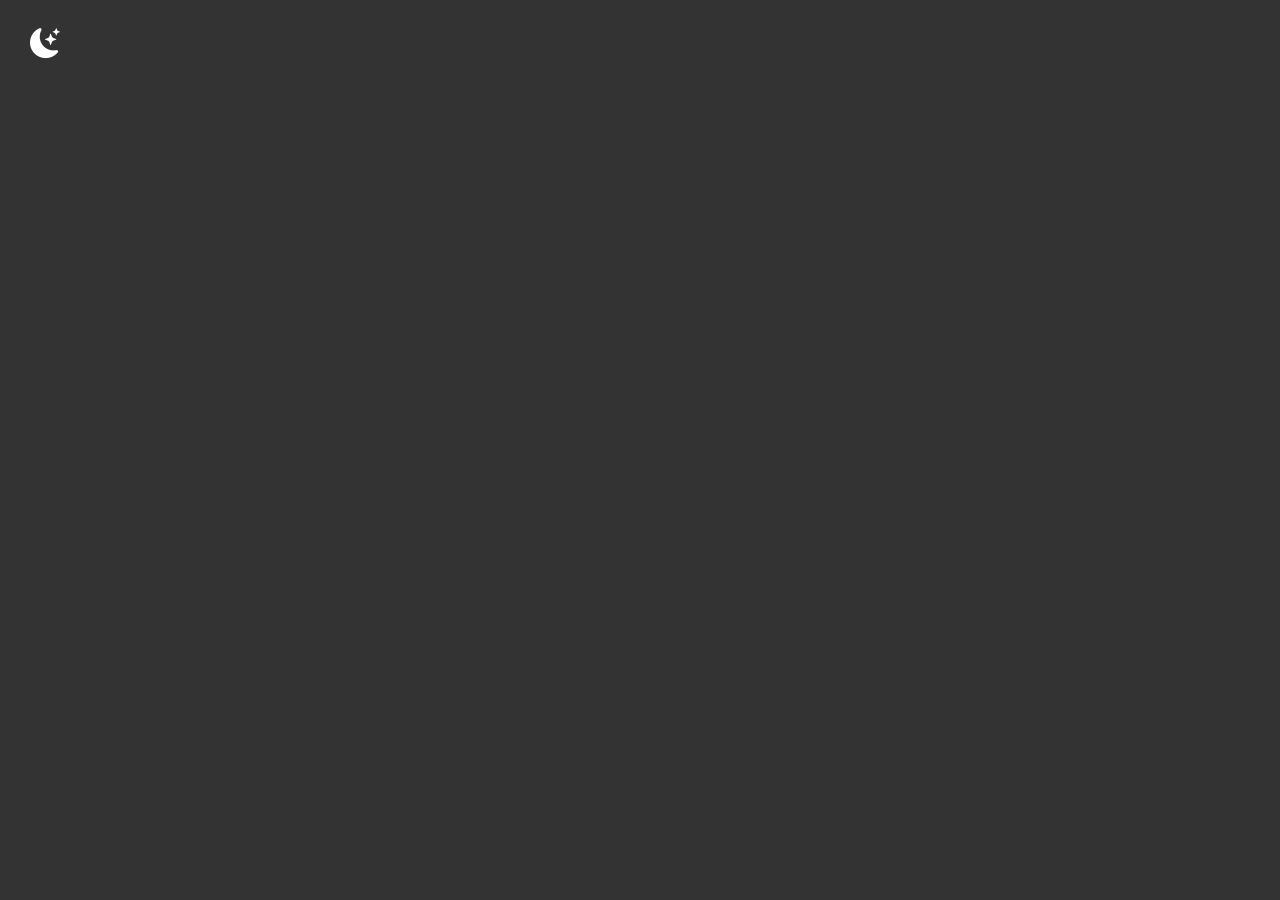
==== index.html @ fa8e9e0e "Inciei o Btn de Tema e fiz alterações no README" ====
<!DOCTYPE html>
<html lang="pt-br">
<head>
    <meta charset="UTF-8">
    <meta name="viewport" content="width=device-width, initial-scale=1.0">
    <title>ERP</title>

    <!-- Estilização -->
     <link rel="stylesheet" href="css/style.css">

     <!-- Bootstrap Icons -->
      <link rel="stylesheet" href="https://cdn.jsdelivr.net/npm/bootstrap-icons@1.13.1/font/bootstrap-icons.min.css">

    <!-- Fonte Usada (Diretamente do Google Fonts)  -->
    <link rel="preconnect" href="https://fonts.googleapis.com">
    <link rel="preconnect" href="https://fonts.gstatic.com" crossorigin>
    <link href="https://fonts.googleapis.com/css2?family=Geologica:wght@100..900&display=swap" rel="stylesheet">

</head>
<body>
    <button onclick="mudarTema()" id="temaSelecionado" class="temaNoturno">
        <i class="bi bi-moon-stars-fill"></i>
    </button>

    <!-- JS -->
    <script src="scripts/script.js"></script>
</body>
</html>
---- css/style.css ----
/* Reset e Definições Globais */
*{
    margin: 0;
    padding: 0;
    top: 0;
    left: 0;

    /* Fonte Usada */
    font-family: "Geologica", sans-serif;

    box-sizing: border-box;
}
/* Variaveis */
:root{
    --cor1: #2E2E2E;
    --cor2: #6E6E6E;
    --cor3: #A23E2E;
    --cor4: #D9C7A3;
    --corFundoTeste: #333;

    --corBtn: #FFF;

    --corBordaBtn: #FFF;
    
    --arredondamentoCaixaGrande: 40px;
    --arredondamentoInputBtns: 15px;

    --bordaBtns: 2px solid var(--corBordaBtn);
}

body{
    height: 100vh;
    width: 100%;
    background: var(--corFundoTeste);
}

/* Botão de Mudar tema */
#temaSelecionado{
    position: fixed;
    font-size: 30px;
    top: 15px;
    left: 15px;
    border-radius: 50%;
    padding: 10px 15px;
    cursor: pointer;
    color: var(--corBtn);
    border: none;
    outline: none;
    background: none;

    &:hover{
        scale: 1.2;
        background: rgba(0,0,0,0.2);
    }
}
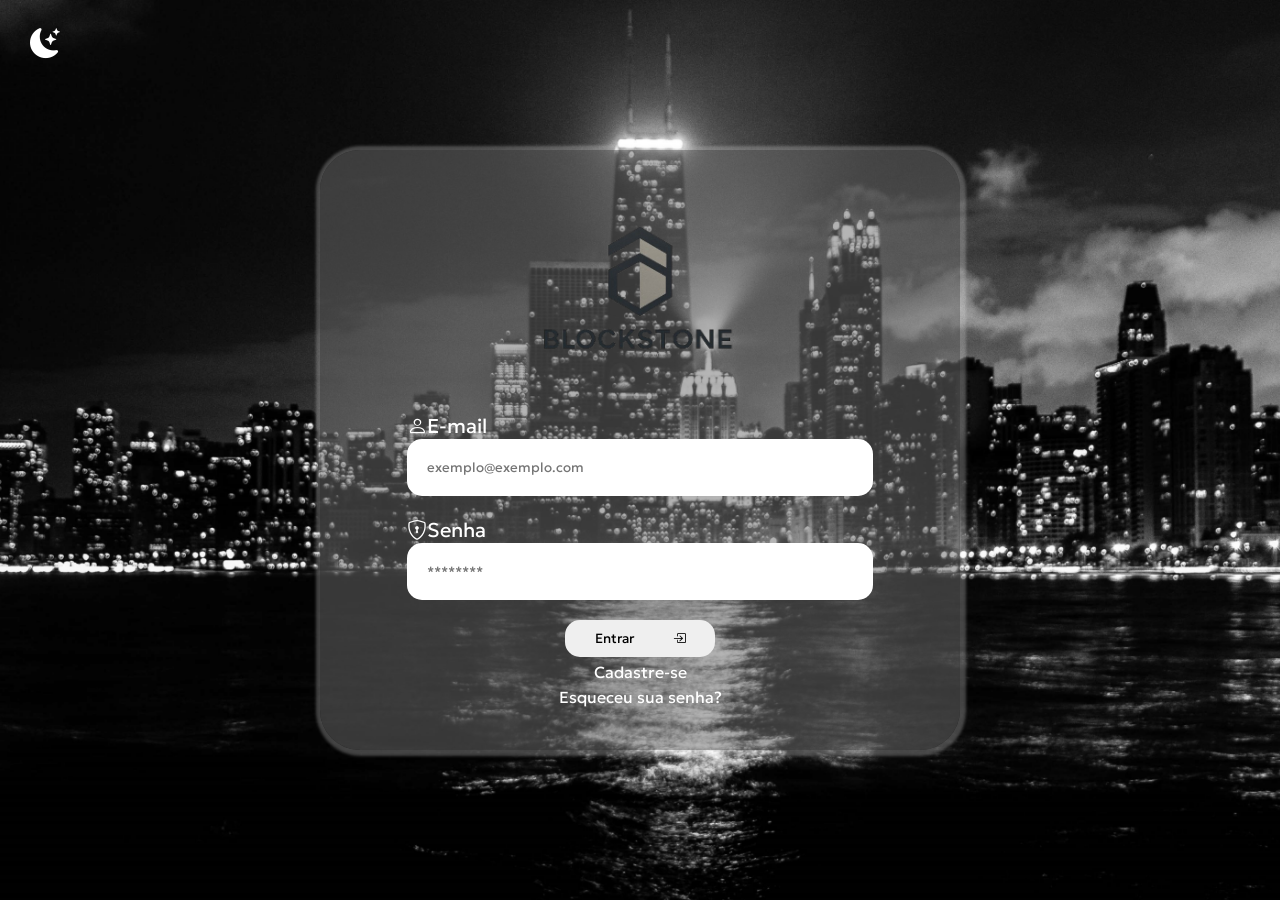
==== commit ba56def4: "Tela Login (Metade Talvez)" ====
--- a/index.html
+++ b/index.html
@@ -1,28 +1,56 @@
 <!DOCTYPE html>
 <html lang="pt-br">
+
 <head>
     <meta charset="UTF-8">
     <meta name="viewport" content="width=device-width, initial-scale=1.0">
     <title>ERP</title>
 
     <!-- Estilização -->
-     <link rel="stylesheet" href="css/style.css">
+    <link rel="stylesheet" href="css/style.css">
 
-     <!-- Bootstrap Icons -->
-      <link rel="stylesheet" href="https://cdn.jsdelivr.net/npm/bootstrap-icons@1.13.1/font/bootstrap-icons.min.css">
+    <!-- Bootstrap Icons -->
+    <link rel="stylesheet" href="https://cdn.jsdelivr.net/npm/bootstrap-icons@1.13.1/font/bootstrap-icons.min.css">
 
     <!-- Fonte Usada (Diretamente do Google Fonts)  -->
     <link rel="preconnect" href="https://fonts.googleapis.com">
     <link rel="preconnect" href="https://fonts.gstatic.com" crossorigin>
     <link href="https://fonts.googleapis.com/css2?family=Geologica:wght@100..900&display=swap" rel="stylesheet">
 
+    <!-- Icone da Página -->
+    <link rel="shortcut icon" href="assets/imgs/logo.png" type="image/x-icon">
 </head>
+
 <body>
     <button onclick="mudarTema()" id="temaSelecionado" class="temaNoturno">
         <i class="bi bi-moon-stars-fill"></i>
     </button>
-
+    <main class="caixa-main-login">
+        <form action="" class="caixa-form-login">
+            <img src="assets/imgs/logo.png" alt="Logo">
+            <div class="caixa-div-login">
+                <div class="caixa-input-login">
+                    <label for="email"><i class="bi bi-person"></i>E-mail</label>
+                    <input type="email" id="email" placeholder="exemplo@exemplo.com">
+                </div>
+                <div class="caixa-input-login">
+                    <label for="senha"><i class="bi bi-shield-lock"></i>Senha</label>
+                    <input type="password" id="senha" placeholder="********">
+                </div>
+            </div>
+            <div class="caixa-btn-login">
+                <button type="submit">Entrar<i class="bi bi-box-arrow-in-right"></i></button>
+                <div class="caixa-opcoes-btn-login">
+                    <a href="">Cadastre-se</a>
+                </div>
+                <div class="caixa-opcoes-btn-login">
+                    <a href="">Esqueceu sua senha?</a>
+                </div>
+            </div>
+        </form>
+    </main>
     <!-- JS -->
     <script src="scripts/script.js"></script>
 </body>
+
 </html>
--- a/css/style.css
+++ b/css/style.css
@@ -1,5 +1,5 @@
 /* Reset e Definições Globais */
-*{
+* {
     margin: 0;
     padding: 0;
     top: 0;
@@ -7,35 +7,39 @@
 
     /* Fonte Usada */
     font-family: "Geologica", sans-serif;
-
+    outline: none;
     box-sizing: border-box;
 }
+
 /* Variaveis */
-:root{
+:root {
     --cor1: #2E2E2E;
     --cor2: #6E6E6E;
     --cor3: #A23E2E;
     --cor4: #D9C7A3;
     --corFundoTeste: #333;
 
+    --corFundoLogin: rgba(110, 110, 110, 0.5);
+
     --corBtn: #FFF;
 
     --corBordaBtn: #FFF;
-    
+
     --arredondamentoCaixaGrande: 40px;
     --arredondamentoInputBtns: 15px;
 
     --bordaBtns: 2px solid var(--corBordaBtn);
+
+    --sombra: 1px 1px 3px 5px rgba(255, 255, 255, 0.25);
 }
 
-body{
+body {
     height: 100vh;
     width: 100%;
-    background: var(--corFundoTeste);
 }
 
 /* Botão de Mudar tema */
-#temaSelecionado{
+#temaSelecionado {
     position: fixed;
     font-size: 30px;
     top: 15px;
@@ -48,8 +52,106 @@
     outline: none;
     background: none;
 
-    &:hover{
+    &:hover {
         scale: 1.2;
-        background: rgba(0,0,0,0.2);
+        background: rgba(0, 0, 0, 0.2);
     }
 }
+
+/* Praticamente virou o Body mas tem um motivo espécifico */
+.caixa-main-login {
+    width: 100%;
+    height: 100%;
+    display: flex;
+    align-items: center;
+    justify-content: center;
+    background: url('../assets/imgs/teste.png');
+    background-size: cover;
+    background-position: center;
+}
+
+/* Caixa de Login */
+.caixa-form-login {
+    width: 50%;
+    max-width: 750px;
+    padding-bottom: 20px;
+    height: 600px;
+    background: var(--corFundoLogin);
+    border-radius: var(--arredondamentoCaixaGrande);
+    box-shadow: var(--sombra);
+    display: flex;
+    flex-direction: column;
+    align-items: center;
+    justify-content: center;
+}
+
+/* Logo da Empresa */
+.caixa-form-login img {
+    width: 240px;
+}
+
+/* Essa aqui é auxiliar para caixa-input */
+.caixa-div-login {
+    display: flex;
+    flex-direction: column;
+    justify-content: center;
+    align-items: center;
+    width: 90%;
+    gap: 21px;
+}
+
+/* Div feita exclusivamente para os inputs */
+.caixa-input-login{
+    width: 90%;
+    display: flex;
+    align-items: center;
+    justify-content: center;
+    flex-direction: column;
+    margin: 0 auto;
+}
+
+/* Input */
+.caixa-input-login input {
+    width: 90%;
+    max-width: 742px;
+    max-height: 80px;
+    padding: 20px;
+    border-radius: var(--arredondamentoInputBtns);
+    border: none;
+}
+
+/* Label */
+.caixa-input-login label {
+    display: block;
+    width: 90%;
+    font-size: 20px;
+    color: #FFF;
+}
+
+/* Div exclusiva para botões e links */
+.caixa-btn-login{
+    display: flex;
+    flex-direction: column;
+    align-items: center;
+    justify-content: center;
+    gap: 5px;
+}
+
+/* Botão */
+.caixa-btn-login button{
+    margin-top: 20px;
+    padding: 10px;
+    border-radius: var(--arredondamentoInputBtns);
+    border: none;
+    display: flex;
+    justify-content: space-around;
+    align-items: center;
+    width: 150px;
+    cursor: pointer;
+}
+
+/* "Links" */
+.caixa-btn-login a{
+    color: #FFF;
+    text-decoration: none;
+}
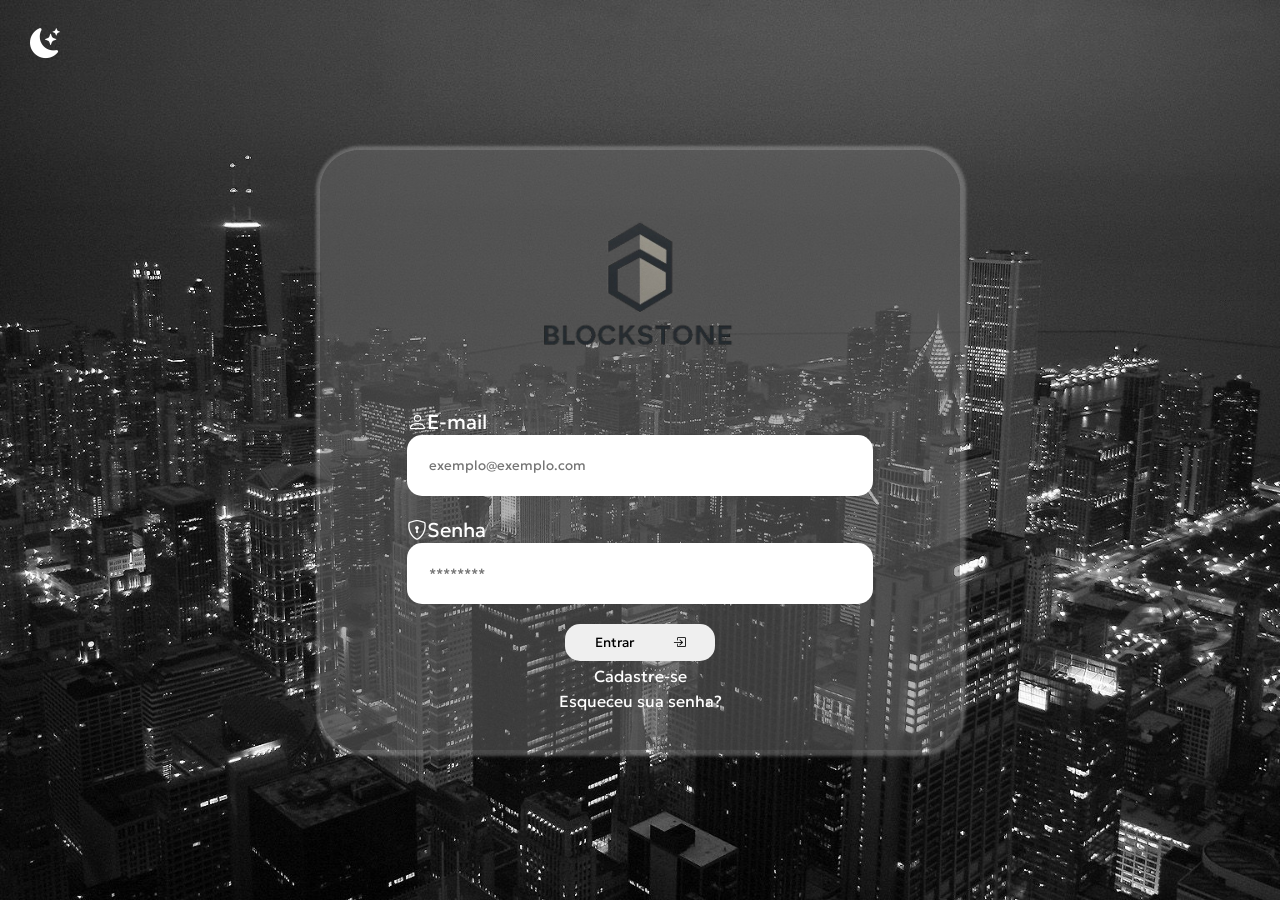
==== commit f03f30f1: "Teste de animações" ====
--- a/index.html
+++ b/index.html
@@ -49,6 +49,12 @@
             </div>
         </form>
     </main>
+    <section class="caixa-principal">
+        <div class="">
+
+        </div>
+
+    </section>
     <!-- JS -->
     <script src="scripts/script.js"></script>
 </body>
--- a/css/style.css
+++ b/css/style.css
@@ -9,6 +9,9 @@
     font-family: "Geologica", sans-serif;
     outline: none;
     box-sizing: border-box;
+
+    transition: 0.5s all;
+    scroll-behavior: smooth;
 }
 
 /* Variaveis */
@@ -31,6 +34,9 @@
     --bordaBtns: 2px solid var(--corBordaBtn);
 
     --sombra: 1px 1px 3px 5px rgba(255, 255, 255, 0.25);
+    --sombra2: 1px 1px 2px 3px rgba(0, 101, 252, 0.25);
+
+    --fundoimg: url('../assets/imgs/teste.jpg');
 }
 
 body {
@@ -65,7 +71,7 @@
     display: flex;
     align-items: center;
     justify-content: center;
-    background: url('../assets/imgs/teste.png');
+    background: var(--fundoimg);
     background-size: cover;
     background-position: center;
 }
@@ -83,8 +89,25 @@
     flex-direction: column;
     align-items: center;
     justify-content: center;
-}
-
+    animation: animacaocaixa 5s infinite linear ;
+}
+@keyframes animacaocaixa {
+    0%{
+        box-shadow: 1px 1px 2px 3px rgba(0, 101, 252, 0.25);
+    }
+    25%{
+        box-shadow: 1px 1px 2px 3px rgba(0, 101, 252, 0.5);
+    }
+    50%{
+        box-shadow: 1px 1px 2px 3px rgba(0, 101, 252, 0.75);
+    }
+    75%{
+        box-shadow: 1px 1px 2px 3px rgba(0, 101, 252, 0.25);
+    }
+    100%{
+        box-shadow: 1px 1px 2px 3px rgba(0, 101, 252, 0.5);
+    }
+}
 /* Logo da Empresa */
 .caixa-form-login img {
     width: 240px;
@@ -117,9 +140,36 @@
     max-height: 80px;
     padding: 20px;
     border-radius: var(--arredondamentoInputBtns);
-    border: none;
-}
-
+    border: 2px solid transparent;
+    animation: animacaoinput 5s infinite linear;
+
+    &:focus{
+        box-shadow: 1px 1px 2px 3px rgba(0, 101, 252, 0.25); ;
+        border: 2px solid rgb(0, 101, 252);
+    }
+}
+@keyframes animacaoinput {
+    0%{
+        border-color: rgb(40, 124, 252);
+        box-shadow: 1px 1px 2px 3px rgba(0, 101, 252, 0.25);
+    }
+    25%{
+        border-color: rgb(60, 137, 253);
+        box-shadow: 1px 1px 2px 3px rgba(0, 101, 252, 0.5);
+    }
+    50%{
+        border-color: rgb(94, 157, 253);
+        box-shadow: 1px 1px 2px 3px rgba(0, 101, 252, 0.75);
+    }
+    75%{
+        box-shadow: 1px 1px 2px 3px rgba(0, 101, 252, 0.25);
+        border-color: rgb(60, 137, 253);
+    }
+    100%{
+        border-color: rgb(40, 124, 252);
+        box-shadow: 1px 1px 2px 3px rgba(0, 101, 252, 0.5);
+    }
+}
 /* Label */
 .caixa-input-login label {
     display: block;
@@ -148,10 +198,21 @@
     align-items: center;
     width: 150px;
     cursor: pointer;
+
+    &:hover{
+        background: rgb(0, 101, 252);
+        color: #FFF;
+    }
 }
 
 /* "Links" */
 .caixa-btn-login a{
     color: #FFF;
     text-decoration: none;
-}+
+    &:hover{
+        text-decoration: underline;
+        text-decoration-color: rgb(0, 101, 252);
+    }
+}
+
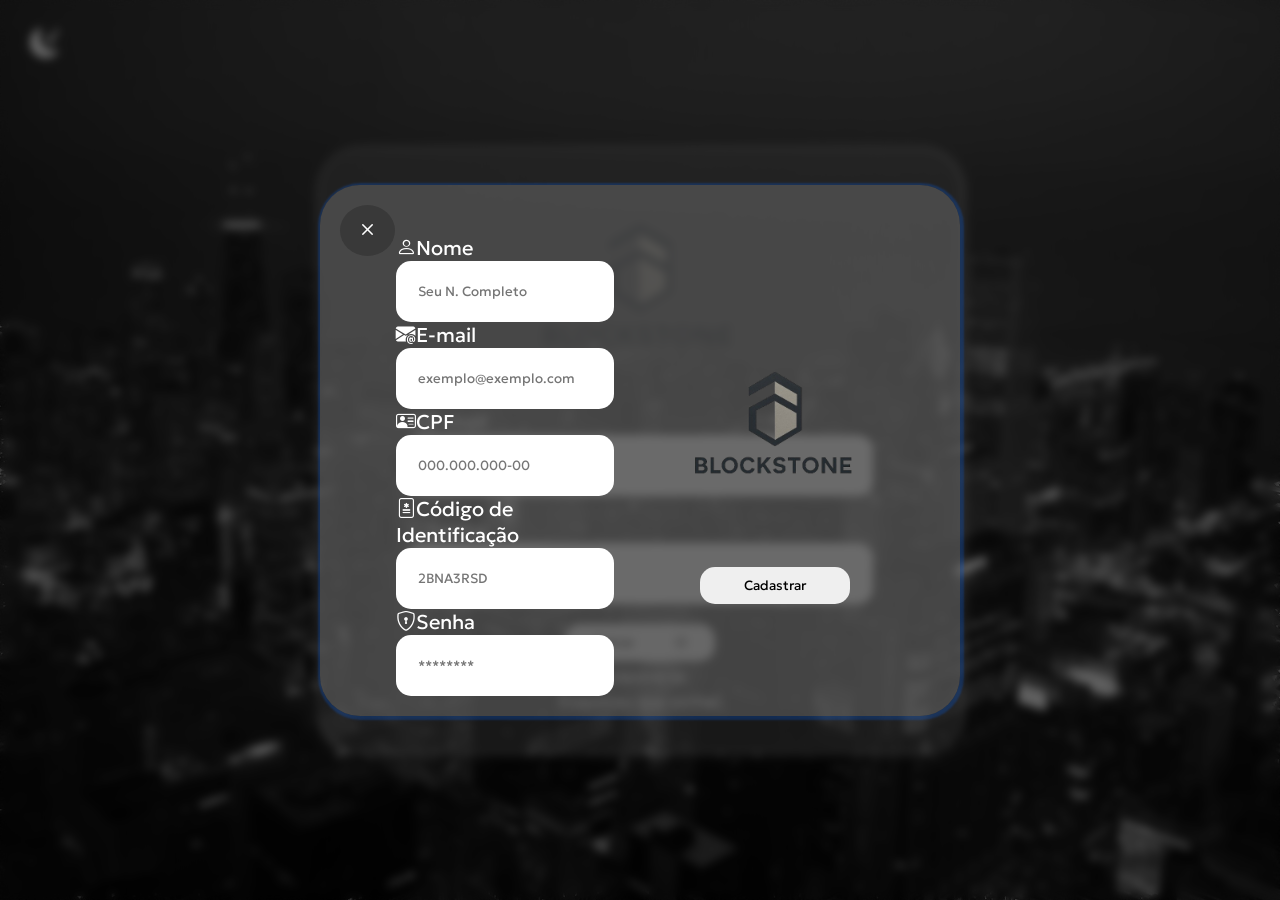
==== commit 50624abf: "Modais Prontas" ====
--- a/index.html
+++ b/index.html
@@ -41,20 +41,77 @@
             <div class="caixa-btn-login">
                 <button type="submit">Entrar<i class="bi bi-box-arrow-in-right"></i></button>
                 <div class="caixa-opcoes-btn-login">
-                    <a href="">Cadastre-se</a>
+                    <a href="#" onclick="showCadastro()">Cadastre-se</a>
                 </div>
                 <div class="caixa-opcoes-btn-login">
-                    <a href="">Esqueceu sua senha?</a>
+                    <a href="#" onclick="showEsqueceu()">Esqueceu sua senha?</a>
                 </div>
             </div>
         </form>
+
+        <section class="caixa-sec-cadastro">
+            <form action="" class="caixa-form-login">
+                <button id="btnDiferente" onclick="document.querySelector('.caixa-sec-cadastro').style.display = 'none'"><i class="bi bi-x"></i></button>
+                <div class="ladoUm ">
+                    <div class="caixa-input-login">
+                        <label for="nome"><i class="bi bi-person"></i>Nome</label>
+                        <input type="nome" id="nome" placeholder="Seu N. Completo">
+                    </div>
+                    <div class="caixa-input-login">
+                        <label for="email"><i class="bi bi-envelope-at-fill"></i>E-mail</label>
+                        <input type="email" id="email" placeholder="exemplo@exemplo.com">
+                    </div>
+                    <div class="caixa-input-login">
+                        <label for="cpf"><i class="bi bi-person-vcard"></i>CPF</label>
+                        <input type="cpf" id="cpf" placeholder="000.000.000-00">
+                    </div>
+                    <div class="caixa-input-login">
+                        <label for="codigo"><i class="bi bi-file-medical"></i>Código de Identificação</label>
+                        <input type="codigo" id="codigo" placeholder="2BNA3RSD">
+                    </div>
+                    <div class="caixa-input-login">
+                        <label for="senha"><i class="bi bi-shield-lock"></i>Senha</label>
+                        <input type="password" id="senha" placeholder="********">
+                    </div>
+                </div>
+                <div class="ladoDois">
+                    <img src="assets/imgs/logo.png" alt="Logo">
+                    <button>Cadastrar</button>
+                </div>
+            </form>
+        </section>
+
+        <section class="caixa-sec-esqueceu">
+            <form action="" class="caixa-form-login">
+                <button id="btnDiferente" onclick="document.querySelector('.caixa-sec-esqueceu').style.display = 'none'"><i class="bi bi-x"></i></button>
+                <img src="assets/imgs/logo.png" alt="Logo">
+                <div class="caixa-div-login">
+                    <div class="caixa-input-login">
+                        <label for="email"><i class="bi bi-person"></i>E-mail</label>
+                        <input type="email" id="email" placeholder="exemplo@exemplo.com">
+                    </div>
+                    <div class="caixa-input-login">
+                        <label for="codigo"><i class="bi bi-person"></i>Código de Identificação</label>
+                        <input type="codigo" id="codigo" placeholder="2BNA3RSD">
+                    </div>
+                    <div class="caixa-input-login">
+                        <label for="senha"><i class="bi bi-shield-lock"></i>Senha</label>
+                        <input type="password" id="senha" placeholder="********">
+                    </div>
+                </div>
+                <div class="caixa-btn-login">
+                    <button type="submit">Entrar<i class="bi bi-box-arrow-in-right"></i></button>
+                    <div class="caixa-opcoes-btn-login">
+                        <a href="#" onclick="showCadastro()">Cadastre-se</a>
+                    </div>
+                    <div class="caixa-opcoes-btn-login">
+                        <a href="#" onclick="showEsqueceu()">Esqueceu sua senha?</a>
+                    </div>
+                </div>
+            </form>
+        </section>
     </main>
-    <section class="caixa-principal">
-        <div class="">
 
-        </div>
-
-    </section>
     <!-- JS -->
     <script src="scripts/script.js"></script>
 </body>
--- a/css/style.css
+++ b/css/style.css
@@ -45,7 +45,7 @@
 }
 
 /* Botão de Mudar tema */
-#temaSelecionado {
+#btnDiferente, #temaSelecionado {
     position: fixed;
     font-size: 30px;
     top: 15px;
@@ -89,25 +89,31 @@
     flex-direction: column;
     align-items: center;
     justify-content: center;
-    animation: animacaocaixa 5s infinite linear ;
-}
+    animation: animacaocaixa 5s infinite linear;
+}
+
 @keyframes animacaocaixa {
-    0%{
+    0% {
         box-shadow: 1px 1px 2px 3px rgba(0, 101, 252, 0.25);
     }
-    25%{
+
+    25% {
         box-shadow: 1px 1px 2px 3px rgba(0, 101, 252, 0.5);
     }
-    50%{
+
+    50% {
         box-shadow: 1px 1px 2px 3px rgba(0, 101, 252, 0.75);
     }
-    75%{
+
+    75% {
         box-shadow: 1px 1px 2px 3px rgba(0, 101, 252, 0.25);
     }
-    100%{
+
+    100% {
         box-shadow: 1px 1px 2px 3px rgba(0, 101, 252, 0.5);
     }
 }
+
 /* Logo da Empresa */
 .caixa-form-login img {
     width: 240px;
@@ -124,7 +130,7 @@
 }
 
 /* Div feita exclusivamente para os inputs */
-.caixa-input-login{
+.caixa-input-login {
     width: 90%;
     display: flex;
     align-items: center;
@@ -143,33 +149,40 @@
     border: 2px solid transparent;
     animation: animacaoinput 5s infinite linear;
 
-    &:focus{
-        box-shadow: 1px 1px 2px 3px rgba(0, 101, 252, 0.25); ;
+    &:focus {
+        box-shadow: 1px 1px 2px 3px rgba(0, 101, 252, 0.25);
+        ;
         border: 2px solid rgb(0, 101, 252);
     }
 }
+
 @keyframes animacaoinput {
-    0%{
+    0% {
         border-color: rgb(40, 124, 252);
         box-shadow: 1px 1px 2px 3px rgba(0, 101, 252, 0.25);
     }
-    25%{
+
+    25% {
         border-color: rgb(60, 137, 253);
         box-shadow: 1px 1px 2px 3px rgba(0, 101, 252, 0.5);
     }
-    50%{
+
+    50% {
         border-color: rgb(94, 157, 253);
         box-shadow: 1px 1px 2px 3px rgba(0, 101, 252, 0.75);
     }
-    75%{
+
+    75% {
         box-shadow: 1px 1px 2px 3px rgba(0, 101, 252, 0.25);
         border-color: rgb(60, 137, 253);
     }
-    100%{
+
+    100% {
         border-color: rgb(40, 124, 252);
         box-shadow: 1px 1px 2px 3px rgba(0, 101, 252, 0.5);
     }
 }
+
 /* Label */
 .caixa-input-login label {
     display: block;
@@ -179,7 +192,7 @@
 }
 
 /* Div exclusiva para botões e links */
-.caixa-btn-login{
+.caixa-btn-login {
     display: flex;
     flex-direction: column;
     align-items: center;
@@ -188,7 +201,7 @@
 }
 
 /* Botão */
-.caixa-btn-login button{
+.caixa-btn-login button {
     margin-top: 20px;
     padding: 10px;
     border-radius: var(--arredondamentoInputBtns);
@@ -199,20 +212,230 @@
     width: 150px;
     cursor: pointer;
 
-    &:hover{
+    &:hover {
         background: rgb(0, 101, 252);
         color: #FFF;
     }
 }
 
 /* "Links" */
-.caixa-btn-login a{
+.caixa-btn-login a {
     color: #FFF;
     text-decoration: none;
 
-    &:hover{
+    &:hover {
         text-decoration: underline;
         text-decoration-color: rgb(0, 101, 252);
     }
 }
 
+/* Seção "Esqueceu sua senha" */
+.caixa-sec-esqueceu {
+    position: fixed;
+    top: 0;
+    left: 0;
+    width: 100%;
+    height: 100vh;
+
+    display: none; /* Começa oculta */
+    align-items: center;
+    justify-content: center;
+
+    background: rgba(0, 0, 0, 0.6); /* Fundo escurecido para destacar o modal */
+    backdrop-filter: blur(5px); /* Efeito de desfoque leve no fundo */
+    z-index: 999; /* Fica acima das outras caixas */
+}
+
+/* Caixa interna (formulário esqueceu senha) */
+.caixa-sec-esqueceu .caixa-form-login {
+    width: 50%;
+    max-width: 750px;
+    height: auto;
+    padding-bottom: 20px;
+    background: var(--corFundoLogin);
+    border-radius: var(--arredondamentoCaixaGrande);
+    box-shadow: var(--sombra2);
+    display: flex;
+    flex-direction: column;
+    align-items: center;
+    justify-content: center;
+    animation: animacaocaixa 5s infinite linear;
+    position: relative; /* Necessário pro botão “X” */
+}
+
+/* Botão de fechar */
+.caixa-sec-esqueceu #btnDiferente {
+    position: absolute;
+    top: 20px;
+    left: 20px;
+    font-size: 25px;
+    border-radius: 50%;
+    background: rgba(0, 0, 0, 0.2);
+    color: #fff;
+    border: none;
+    cursor: pointer;
+    transition: 0.3s ease;
+}
+
+.caixa-sec-esqueceu #btnDiferente:hover {
+    background: rgba(0, 101, 252, 0.4);
+    transform: scale(1.1);
+}
+
+/* Ajuste da logo */
+.caixa-sec-esqueceu img {
+    width: 200px;
+    margin-bottom: 20px;
+}
+
+/* Centralização dos inputs */
+.caixa-sec-esqueceu .caixa-div-login {
+    width: 90%;
+    display: flex;
+    flex-direction: column;
+    gap: 20px;
+    align-items: center;
+}
+
+/* Botões */
+.caixa-sec-esqueceu .caixa-btn-login {
+    display: flex;
+    flex-direction: column;
+    align-items: center;
+    margin-top: 15px;
+}
+
+.caixa-sec-esqueceu .caixa-btn-login button {
+    background: #fff;
+    color: #000;
+    font-weight: 600;
+    border-radius: var(--arredondamentoInputBtns);
+    padding: 10px 20px;
+    cursor: pointer;
+    border: none;
+    transition: 0.3s;
+}
+
+.caixa-sec-esqueceu .caixa-btn-login button:hover {
+    background: rgb(0, 101, 252);
+    color: #fff;
+}
+
+
+
+.caixa-sec-cadastro{
+    position: fixed;
+    top: 0;
+    left: 0;
+    width: 100%;
+    height: 100vh;
+
+    display: flex; /* Começa oculta */
+    align-items: center;
+    justify-content: center;
+
+    background: rgba(0, 0, 0, 0.6); /* Fundo escurecido para destacar o modal */
+    backdrop-filter: blur(5px); /* Efeito de desfoque leve no fundo */
+    z-index: 999; /* Fica acima das outras caixas */
+}
+
+.caixa-sec-cadastro .caixa-form-login {
+    padding: 50px;
+    width: 50%;
+    max-width: 850px;
+    height: auto;
+    padding-bottom: 20px;
+    background: var(--corFundoLogin);
+    border-radius: var(--arredondamentoCaixaGrande);
+    box-shadow: var(--sombra2);
+    display: flex;
+    align-items: center;
+    justify-content: center;
+    flex-direction: row;
+    animation: animacaocaixa 5s infinite linear;
+    position: relative; /* Necessário pro botão “X” */
+}
+
+.ladoUm, .ladoDois{
+    display: flex;
+    justify-content: center;
+    align-items: center;
+    flex-direction: column;
+    width: 50%;
+}
+
+
+/* Botão de fechar */
+.caixa-sec-cadastro #btnDiferente {
+    position: absolute;
+    top: 20px;
+    left: 20px;
+    font-size: 25px;
+    border-radius: 50%;
+    background: rgba(0, 0, 0, 0.2);
+    color: #fff;
+    border: none;
+    cursor: pointer;
+    transition: 0.3s ease;
+}
+
+.caixa-sec-cadastro #btnDiferente:hover {
+    background: rgba(0, 101, 252, 0.4);
+    transform: scale(1.1);
+}
+
+/* Ajuste da logo */
+.caixa-sec-cadastro img {
+    width: 200px;
+    margin-bottom: 20px;
+}
+
+/* Centralização dos inputs */
+.caixa-sec-cadastro .caixa-div-login {
+    width: 90%;
+    display: flex;
+    flex-direction: column;
+    gap: 20px;
+    align-items: center;
+}
+
+/* Botões */
+.caixa-sec-cadastro .caixa-btn-login {
+    display: flex;
+    flex-direction: column;
+    align-items: center;
+    margin-top: 15px;
+}
+
+.caixa-sec-cadastro .caixa-btn-login button {
+    background: #fff;
+    color: #000;
+    font-weight: 600;
+    border-radius: var(--arredondamentoInputBtns);
+    padding: 10px 20px;
+    cursor: pointer;
+    border: none;
+    transition: 0.3s;
+}
+
+.caixa-sec-cadastro .caixa-btn-login button:hover {
+    background: rgb(0, 101, 252);
+    color: #fff;
+}
+
+.ladoDois button {
+    margin-top: 20px;
+    padding: 10px;
+    border-radius: var(--arredondamentoInputBtns);
+    border: none;
+    display: flex;
+    justify-content: space-around;
+    align-items: center;
+    width: 150px;
+    cursor: pointer;
+
+    &:hover {
+        background: rgb(0, 101, 252);
+        color: #FFF;
+    }
+}
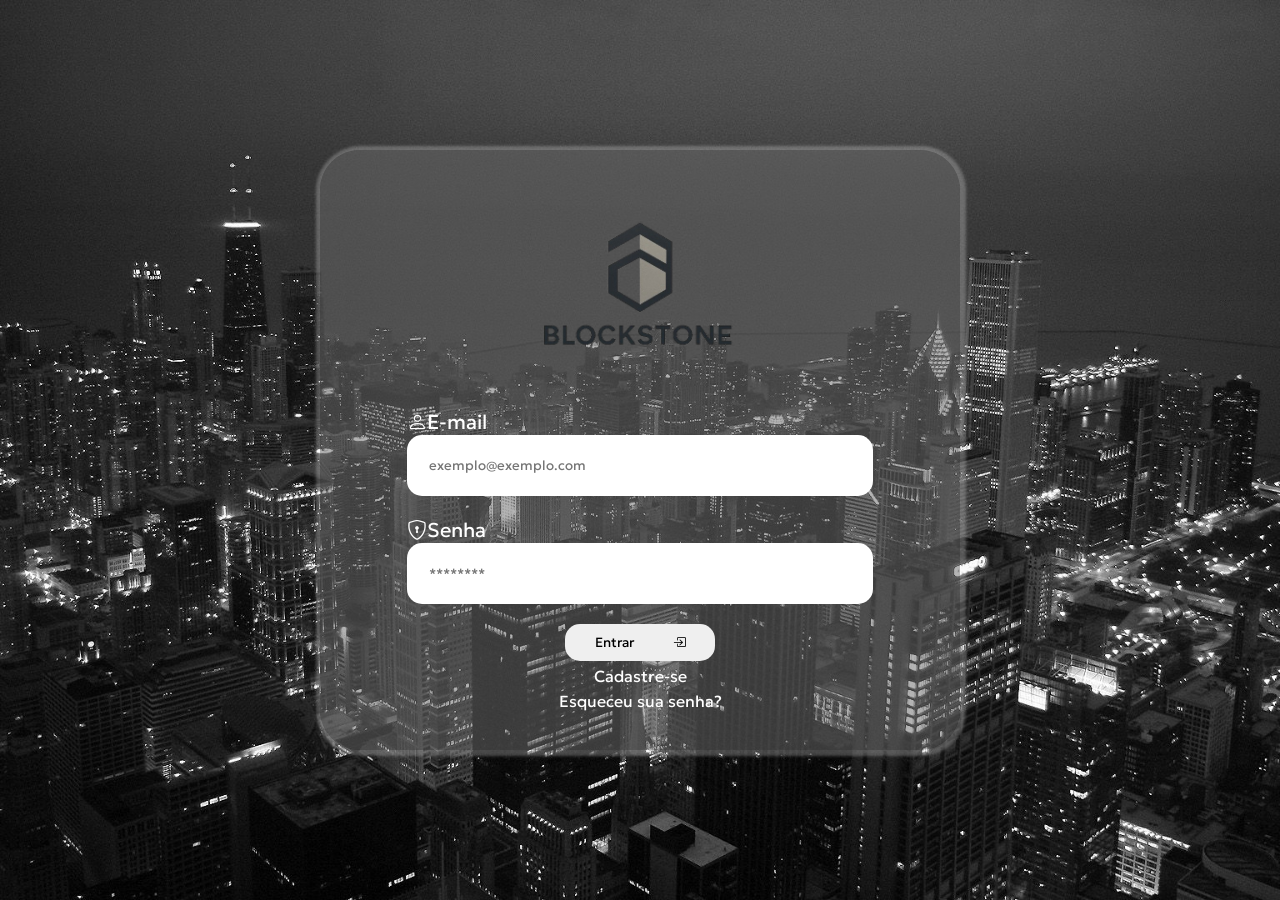
==== commit ee472a82: "Leves Alterações no HTML (Tirei o botao)" ====
--- a/index.html
+++ b/index.html
@@ -22,9 +22,6 @@
 </head>
 
 <body>
-    <button onclick="mudarTema()" id="temaSelecionado" class="temaNoturno">
-        <i class="bi bi-moon-stars-fill"></i>
-    </button>
     <main class="caixa-main-login">
         <form action="" class="caixa-form-login">
             <img src="assets/imgs/logo.png" alt="Logo">
@@ -100,13 +97,7 @@
                     </div>
                 </div>
                 <div class="caixa-btn-login">
-                    <button type="submit">Entrar<i class="bi bi-box-arrow-in-right"></i></button>
-                    <div class="caixa-opcoes-btn-login">
-                        <a href="#" onclick="showCadastro()">Cadastre-se</a>
-                    </div>
-                    <div class="caixa-opcoes-btn-login">
-                        <a href="#" onclick="showEsqueceu()">Esqueceu sua senha?</a>
-                    </div>
+                    <button type="submit">Alterar<i class="bi bi-box-arrow-in-right"></i></button>
                 </div>
             </form>
         </section>
--- a/css/style.css
+++ b/css/style.css
@@ -16,26 +16,6 @@
 
 /* Variaveis */
 :root {
-    --cor1: #2E2E2E;
-    --cor2: #6E6E6E;
-    --cor3: #A23E2E;
-    --cor4: #D9C7A3;
-    --corFundoTeste: #333;
-
-    --corFundoLogin: rgba(110, 110, 110, 0.5);
-
-    --corBtn: #FFF;
-
-    --corBordaBtn: #FFF;
-
-    --arredondamentoCaixaGrande: 40px;
-    --arredondamentoInputBtns: 15px;
-
-    --bordaBtns: 2px solid var(--corBordaBtn);
-
-    --sombra: 1px 1px 3px 5px rgba(255, 255, 255, 0.25);
-    --sombra2: 1px 1px 2px 3px rgba(0, 101, 252, 0.25);
-
     --fundoimg: url('../assets/imgs/teste.jpg');
 }
 
@@ -53,7 +33,7 @@
     border-radius: 50%;
     padding: 10px 15px;
     cursor: pointer;
-    color: var(--corBtn);
+    color: #FFF;
     border: none;
     outline: none;
     background: none;
@@ -82,9 +62,9 @@
     max-width: 750px;
     padding-bottom: 20px;
     height: 600px;
-    background: var(--corFundoLogin);
-    border-radius: var(--arredondamentoCaixaGrande);
-    box-shadow: var(--sombra);
+    background: rgba(110, 110, 110, 0.5);
+    border-radius: 40px;
+    box-shadow: 1px 1px 3px 5px rgba(255, 255, 255, 0.25);
     display: flex;
     flex-direction: column;
     align-items: center;
@@ -145,13 +125,12 @@
     max-width: 742px;
     max-height: 80px;
     padding: 20px;
-    border-radius: var(--arredondamentoInputBtns);
+    border-radius: 15px;
     border: 2px solid transparent;
     animation: animacaoinput 5s infinite linear;
 
     &:focus {
         box-shadow: 1px 1px 2px 3px rgba(0, 101, 252, 0.25);
-        ;
         border: 2px solid rgb(0, 101, 252);
     }
 }
@@ -204,7 +183,7 @@
 .caixa-btn-login button {
     margin-top: 20px;
     padding: 10px;
-    border-radius: var(--arredondamentoInputBtns);
+    border-radius: 15px;
     border: none;
     display: flex;
     justify-content: space-around;
@@ -252,9 +231,9 @@
     max-width: 750px;
     height: auto;
     padding-bottom: 20px;
-    background: var(--corFundoLogin);
-    border-radius: var(--arredondamentoCaixaGrande);
-    box-shadow: var(--sombra2);
+    background: rgba(110, 110, 110, 0.5);
+    border-radius: 40px;
+    box-shadow: 1px 1px 2px 3px rgba(0, 101, 252, 0.25);
     display: flex;
     flex-direction: column;
     align-items: center;
@@ -309,7 +288,7 @@
     background: #fff;
     color: #000;
     font-weight: 600;
-    border-radius: var(--arredondamentoInputBtns);
+    border-radius: 15px;
     padding: 10px 20px;
     cursor: pointer;
     border: none;
@@ -330,7 +309,7 @@
     width: 100%;
     height: 100vh;
 
-    display: flex; /* Começa oculta */
+    display: none; /* Começa oculta */
     align-items: center;
     justify-content: center;
 
@@ -345,9 +324,9 @@
     max-width: 850px;
     height: auto;
     padding-bottom: 20px;
-    background: var(--corFundoLogin);
-    border-radius: var(--arredondamentoCaixaGrande);
-    box-shadow: var(--sombra2);
+    background: rgba(110, 110, 110, 0.5);
+    border-radius: 40px;
+    box-shadow: 1px 1px 2px 3px rgba(0, 101, 252, 0.25);
     display: flex;
     align-items: center;
     justify-content: center;
@@ -411,7 +390,7 @@
     background: #fff;
     color: #000;
     font-weight: 600;
-    border-radius: var(--arredondamentoInputBtns);
+    border-radius: 15px;
     padding: 10px 20px;
     cursor: pointer;
     border: none;
@@ -426,7 +405,7 @@
 .ladoDois button {
     margin-top: 20px;
     padding: 10px;
-    border-radius: var(--arredondamentoInputBtns);
+    border-radius: 15px;
     border: none;
     display: flex;
     justify-content: space-around;
